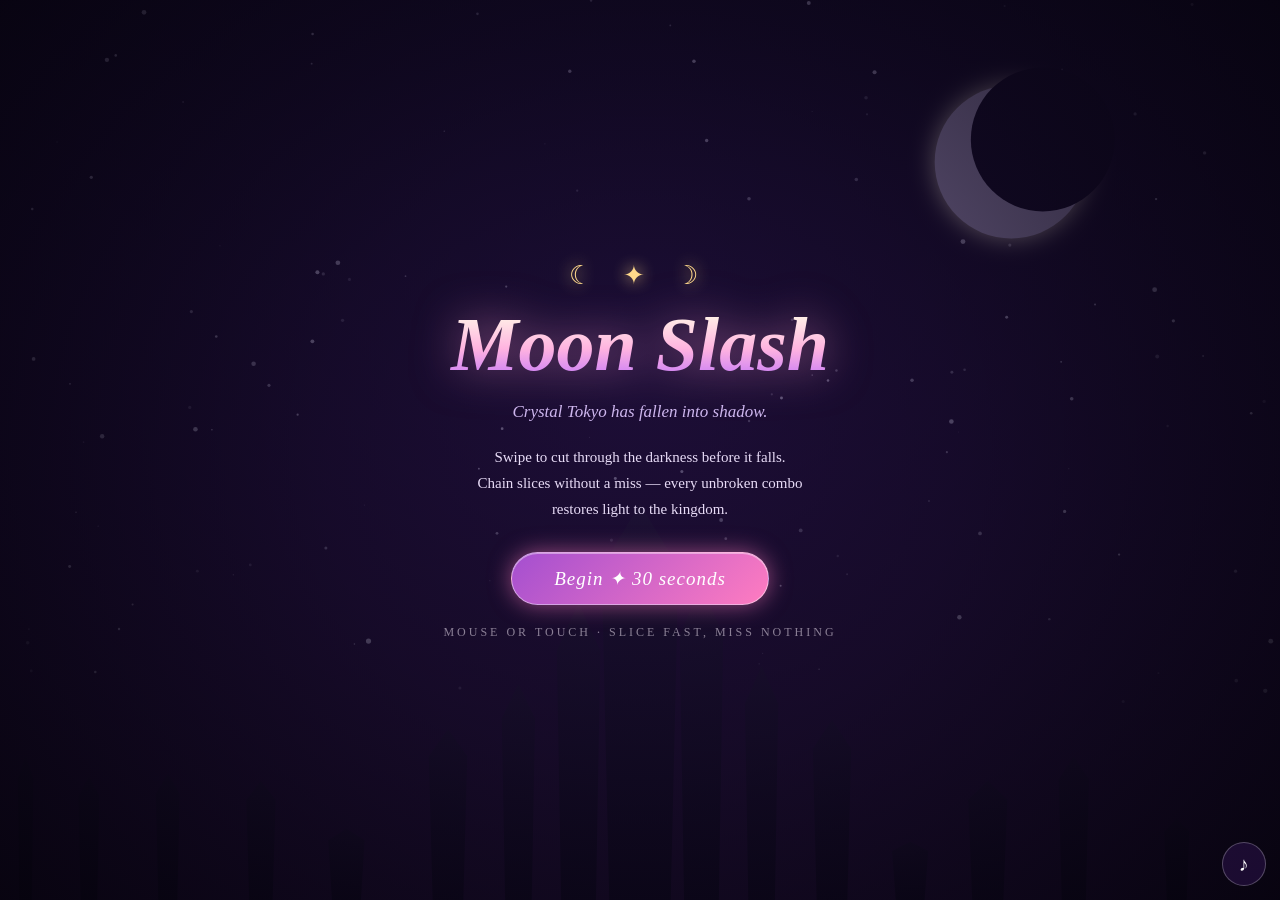
==== moon-slash/index.html @ f121b3c0 "Move Moon Slash to top-level moon-slash/ folder The game is a standalone static site deployed separa" ====
<!DOCTYPE html>
<html lang="en">
<head>
  <meta charset="UTF-8">
  <meta name="viewport" content="width=device-width, initial-scale=1.0, maximum-scale=1.0, user-scalable=no">
  <title>Moon Slash — Save Crystal Tokyo</title>
  <link rel="stylesheet" href="style.css">
  <link rel="icon" href="data:image/svg+xml,<svg xmlns='http://www.w3.org/2000/svg' viewBox='0 0 100 100'><text y='.9em' font-size='90'>🌙</text></svg>">
</head>
<body>
  <canvas id="game"></canvas>

  <div id="hud" class="hidden">
    <div id="light-bar"><div id="light-fill"></div><span id="light-moon">☾</span></div>
    <div id="hud-row">
      <div id="score-box"><span class="hud-label">score</span><span id="score">0</span></div>
      <div id="timer">30</div>
      <div id="combo-box"><span class="hud-label">combo</span><span id="combo">—</span></div>
    </div>
  </div>

  <div id="banner" class="hidden"><div id="banner-text"></div><div id="banner-sub"></div></div>

  <div id="menu" class="overlay">
    <div class="panel">
      <div class="crown">☾ ✦ ☽</div>
      <h1>Moon Slash</h1>
      <p class="tagline">Crystal Tokyo has fallen into shadow.</p>
      <p class="instructions">
        Swipe to cut through the darkness before it falls.<br>
        Chain slices without a miss — every unbroken combo<br>
        restores light to the kingdom.
      </p>
      <button id="start-btn">Begin ✦ 30 seconds</button>
      <p class="hint">mouse or touch · slice fast, miss nothing</p>
    </div>
  </div>

  <div id="end" class="overlay hidden">
    <div class="panel">
      <div class="crown">✦</div>
      <h2 id="rank-title"></h2>
      <p id="rank-flavor" class="tagline"></p>
      <div id="stats">
        <div class="stat"><span class="stat-num" id="stat-score">0</span><span class="stat-label">score</span></div>
        <div class="stat"><span class="stat-num" id="stat-combo">0</span><span class="stat-label">best combo</span></div>
        <div class="stat"><span class="stat-num" id="stat-light">0%</span><span class="stat-label">radiance</span></div>
        <div class="stat"><span class="stat-num" id="stat-sliced">0</span><span class="stat-label">shadows slain</span></div>
      </div>
      <button id="retry-btn">Slice again ☾</button>
    </div>
  </div>

  <button id="mute-btn" title="toggle sound">♪</button>

  <script src="game.js"></script>
</body>
</html>
---- moon-slash/style.css ----
* { margin: 0; padding: 0; box-sizing: border-box; }

html, body {
  width: 100%;
  height: 100%;
  overflow: hidden;
  background: #07040f;
  font-family: "Palatino Linotype", Palatino, "Book Antiqua", Georgia, serif;
  color: #fdf3ff;
  -webkit-user-select: none;
  user-select: none;
}

#game {
  position: fixed;
  inset: 0;
  display: block;
  touch-action: none;
  cursor: crosshair;
}

.hidden { display: none !important; }

/* ---------- HUD ---------- */

#hud {
  position: fixed;
  top: 0;
  left: 0;
  right: 0;
  pointer-events: none;
  z-index: 5;
}

#light-bar {
  position: relative;
  height: 7px;
  background: rgba(20, 8, 40, 0.75);
  box-shadow: 0 1px 8px rgba(0, 0, 0, 0.5);
}

#light-fill {
  height: 100%;
  width: 5%;
  background: linear-gradient(90deg, #b76bff, #ff9ad5 45%, #ffd98a 80%, #fffbe8);
  box-shadow: 0 0 12px #ffb3e0, 0 0 24px rgba(255, 217, 138, 0.7);
  transition: width 0.25s ease-out;
  border-radius: 0 4px 4px 0;
}

#light-moon {
  position: absolute;
  right: 10px;
  top: 8px;
  font-size: 18px;
  color: #ffe9b0;
  text-shadow: 0 0 10px #ffd98a;
}

#hud-row {
  display: flex;
  justify-content: space-between;
  align-items: flex-start;
  padding: 12px 20px 0;
}

.hud-label {
  display: block;
  font-size: 11px;
  letter-spacing: 3px;
  text-transform: uppercase;
  opacity: 0.65;
}

#score-box, #combo-box { min-width: 90px; }
#combo-box { text-align: right; }

#score, #combo {
  font-size: 30px;
  font-weight: bold;
  text-shadow: 0 0 14px rgba(255, 160, 220, 0.8);
}

#combo.hot {
  color: #ffd98a;
  text-shadow: 0 0 16px #ffb347, 0 0 30px rgba(255, 179, 71, 0.6);
}

#timer {
  font-size: 40px;
  font-weight: bold;
  letter-spacing: 2px;
  text-shadow: 0 0 18px rgba(190, 150, 255, 0.9);
}

#timer.urgent { color: #ff9ad5; animation: pulse 0.5s infinite alternate; }

@keyframes pulse {
  from { transform: scale(1); }
  to   { transform: scale(1.12); }
}

/* ---------- Milestone banner ---------- */

#banner {
  position: fixed;
  top: 26%;
  left: 0;
  right: 0;
  text-align: center;
  pointer-events: none;
  z-index: 6;
}

#banner-text {
  font-size: clamp(28px, 6vw, 58px);
  font-style: italic;
  color: #fff3fb;
  text-shadow: 0 0 18px #ff9ad5, 0 0 44px rgba(255, 154, 213, 0.75), 0 0 80px rgba(255, 217, 138, 0.5);
  letter-spacing: 2px;
}

#banner-sub {
  margin-top: 6px;
  font-size: clamp(13px, 2vw, 18px);
  letter-spacing: 5px;
  text-transform: uppercase;
  color: #ffd98a;
  text-shadow: 0 0 12px rgba(255, 217, 138, 0.8);
}

#banner.show { animation: banner-pop 1.7s ease-out forwards; }

@keyframes banner-pop {
  0%   { opacity: 0; transform: scale(0.6); }
  12%  { opacity: 1; transform: scale(1.06); }
  20%  { transform: scale(1); }
  75%  { opacity: 1; }
  100% { opacity: 0; transform: scale(1.04) translateY(-14px); }
}

/* ---------- Overlays (menu / end) ---------- */

.overlay {
  position: fixed;
  inset: 0;
  display: flex;
  align-items: center;
  justify-content: center;
  background: radial-gradient(ellipse at 50% 40%, rgba(30, 12, 60, 0.55), rgba(5, 2, 12, 0.88));
  z-index: 10;
}

.panel {
  text-align: center;
  padding: 40px 30px;
  max-width: 560px;
}

.crown {
  font-size: 26px;
  color: #ffd98a;
  text-shadow: 0 0 16px #ffd98a;
  margin-bottom: 10px;
  letter-spacing: 12px;
}

h1 {
  font-size: clamp(44px, 9vw, 76px);
  font-style: italic;
  font-weight: bold;
  background: linear-gradient(180deg, #fffbe8 10%, #ffb3e0 55%, #b76bff);
  -webkit-background-clip: text;
  background-clip: text;
  -webkit-text-fill-color: transparent;
  filter: drop-shadow(0 0 22px rgba(255, 154, 213, 0.55));
  margin-bottom: 14px;
}

h2 {
  font-size: clamp(30px, 6vw, 48px);
  font-style: italic;
  color: #fff3fb;
  text-shadow: 0 0 20px rgba(255, 154, 213, 0.8);
  margin-bottom: 8px;
}

.tagline {
  font-size: 17px;
  color: #cdb6ee;
  font-style: italic;
  margin-bottom: 22px;
}

.instructions {
  font-size: 15px;
  line-height: 1.75;
  color: #e8dcf7;
  margin-bottom: 30px;
}

button {
  font-family: inherit;
  font-size: 19px;
  font-style: italic;
  letter-spacing: 1px;
  color: #fff;
  background: linear-gradient(135deg, #a44fd0, #ff7cc0);
  border: 1px solid rgba(255, 255, 255, 0.45);
  border-radius: 40px;
  padding: 14px 42px;
  cursor: pointer;
  box-shadow: 0 0 22px rgba(255, 124, 192, 0.55), inset 0 1px 0 rgba(255, 255, 255, 0.4);
  transition: transform 0.15s, box-shadow 0.15s;
}

button:hover {
  transform: scale(1.06);
  box-shadow: 0 0 34px rgba(255, 124, 192, 0.85), inset 0 1px 0 rgba(255, 255, 255, 0.4);
}

.hint {
  margin-top: 20px;
  font-size: 12px;
  letter-spacing: 3px;
  text-transform: uppercase;
  opacity: 0.5;
}

/* ---------- End stats ---------- */

#stats {
  display: flex;
  justify-content: center;
  gap: 34px;
  margin: 26px 0 32px;
  flex-wrap: wrap;
}

.stat-num {
  display: block;
  font-size: 34px;
  font-weight: bold;
  color: #ffe9b0;
  text-shadow: 0 0 14px rgba(255, 217, 138, 0.75);
}

.stat-label {
  font-size: 11px;
  letter-spacing: 3px;
  text-transform: uppercase;
  opacity: 0.6;
}

/* ---------- Mute ---------- */

#mute-btn {
  position: fixed;
  bottom: 14px;
  right: 14px;
  z-index: 20;
  width: 44px;
  height: 44px;
  padding: 0;
  font-size: 20px;
  font-style: normal;
  border-radius: 50%;
  background: rgba(40, 18, 70, 0.6);
  border: 1px solid rgba(255, 255, 255, 0.25);
  box-shadow: none;
}

#mute-btn.muted { opacity: 0.4; }
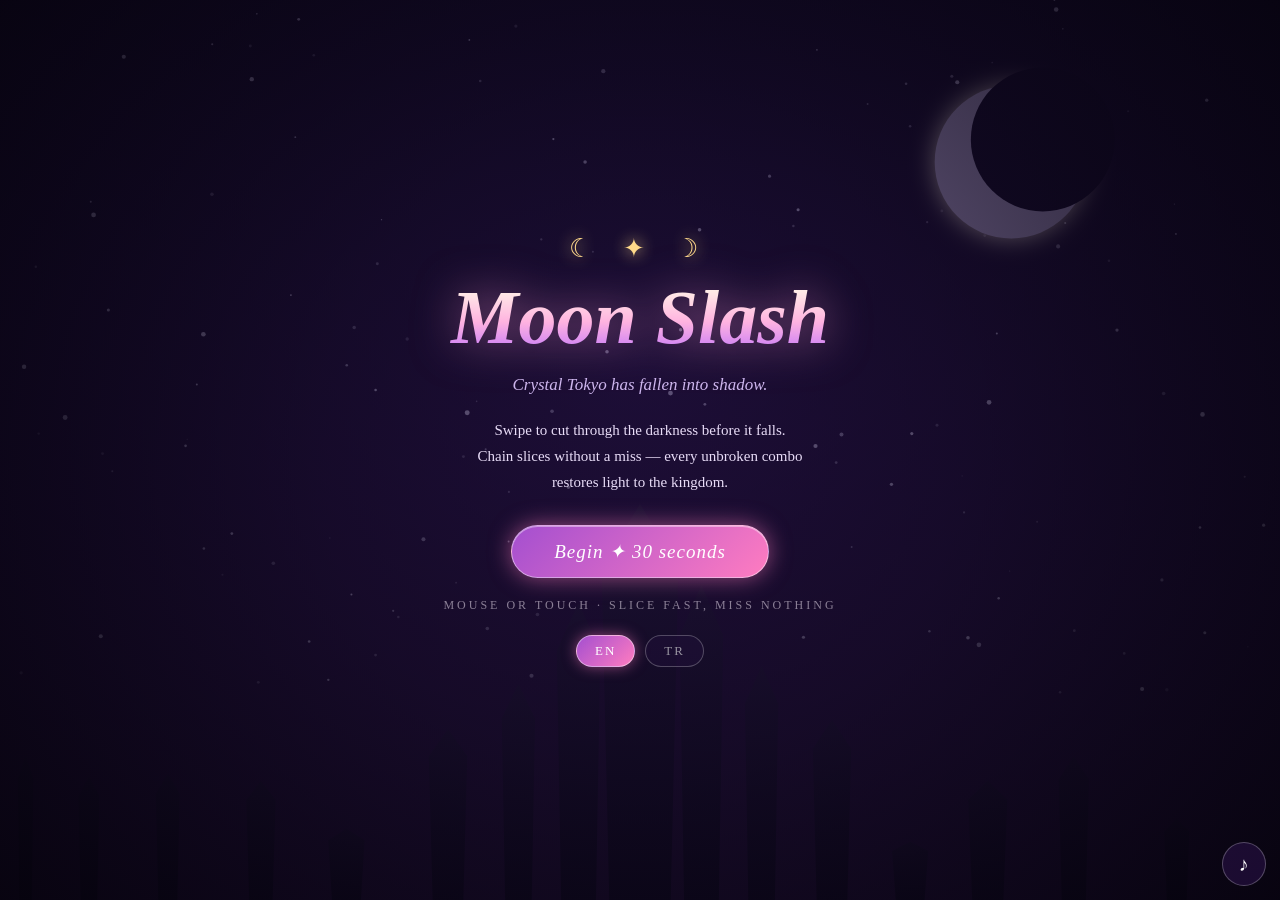
==== commit 9212a1f0: "Add Turkish language support to Moon Slash Introduce i18n.js with EN/TR string tables and an EN|TR t" ====
--- a/moon-slash/index.html
+++ b/moon-slash/index.html
@@ -13,9 +13,9 @@
   <div id="hud" class="hidden">
     <div id="light-bar"><div id="light-fill"></div><span id="light-moon">☾</span></div>
     <div id="hud-row">
-      <div id="score-box"><span class="hud-label">score</span><span id="score">0</span></div>
+      <div id="score-box"><span class="hud-label" data-i18n="scoreLabel">score</span><span id="score">0</span></div>
       <div id="timer">30</div>
-      <div id="combo-box"><span class="hud-label">combo</span><span id="combo">—</span></div>
+      <div id="combo-box"><span class="hud-label" data-i18n="comboLabel">combo</span><span id="combo">—</span></div>
     </div>
   </div>
 
@@ -25,14 +25,18 @@
     <div class="panel">
       <div class="crown">☾ ✦ ☽</div>
       <h1>Moon Slash</h1>
-      <p class="tagline">Crystal Tokyo has fallen into shadow.</p>
-      <p class="instructions">
+      <p class="tagline" data-i18n="tagline">Crystal Tokyo has fallen into shadow.</p>
+      <p class="instructions" data-i18n="instructions">
         Swipe to cut through the darkness before it falls.<br>
         Chain slices without a miss — every unbroken combo<br>
         restores light to the kingdom.
       </p>
-      <button id="start-btn">Begin ✦ 30 seconds</button>
-      <p class="hint">mouse or touch · slice fast, miss nothing</p>
+      <button id="start-btn" data-i18n="startBtn">Begin ✦ 30 seconds</button>
+      <p class="hint" data-i18n="hint">mouse or touch · slice fast, miss nothing</p>
+      <div class="lang-switch">
+        <button data-lang="en">EN</button>
+        <button data-lang="tr">TR</button>
+      </div>
     </div>
   </div>
 
@@ -42,17 +46,18 @@
       <h2 id="rank-title"></h2>
       <p id="rank-flavor" class="tagline"></p>
       <div id="stats">
-        <div class="stat"><span class="stat-num" id="stat-score">0</span><span class="stat-label">score</span></div>
-        <div class="stat"><span class="stat-num" id="stat-combo">0</span><span class="stat-label">best combo</span></div>
-        <div class="stat"><span class="stat-num" id="stat-light">0%</span><span class="stat-label">radiance</span></div>
-        <div class="stat"><span class="stat-num" id="stat-sliced">0</span><span class="stat-label">shadows slain</span></div>
+        <div class="stat"><span class="stat-num" id="stat-score">0</span><span class="stat-label" data-i18n="statScore">score</span></div>
+        <div class="stat"><span class="stat-num" id="stat-combo">0</span><span class="stat-label" data-i18n="statCombo">best combo</span></div>
+        <div class="stat"><span class="stat-num" id="stat-light">0%</span><span class="stat-label" data-i18n="statLight">radiance</span></div>
+        <div class="stat"><span class="stat-num" id="stat-sliced">0</span><span class="stat-label" data-i18n="statSliced">shadows slain</span></div>
       </div>
-      <button id="retry-btn">Slice again ☾</button>
+      <button id="retry-btn" data-i18n="retryBtn">Slice again ☾</button>
     </div>
   </div>
 
   <button id="mute-btn" title="toggle sound">♪</button>
 
+  <script src="i18n.js"></script>
   <script src="game.js"></script>
 </body>
 </html>
--- a/moon-slash/style.css
+++ b/moon-slash/style.css
@@ -250,6 +250,32 @@
   letter-spacing: 3px;
   text-transform: uppercase;
   opacity: 0.6;
+}
+
+/* ---------- Language switch ---------- */
+
+.lang-switch {
+  margin-top: 22px;
+  display: flex;
+  justify-content: center;
+  gap: 10px;
+}
+
+.lang-switch button {
+  font-size: 13px;
+  font-style: normal;
+  letter-spacing: 2px;
+  padding: 7px 18px;
+  border-radius: 20px;
+  background: rgba(40, 18, 70, 0.5);
+  box-shadow: none;
+  opacity: 0.55;
+}
+
+.lang-switch button.active {
+  opacity: 1;
+  background: linear-gradient(135deg, #a44fd0, #ff7cc0);
+  box-shadow: 0 0 14px rgba(255, 124, 192, 0.5);
 }
 
 /* ---------- Mute ---------- */
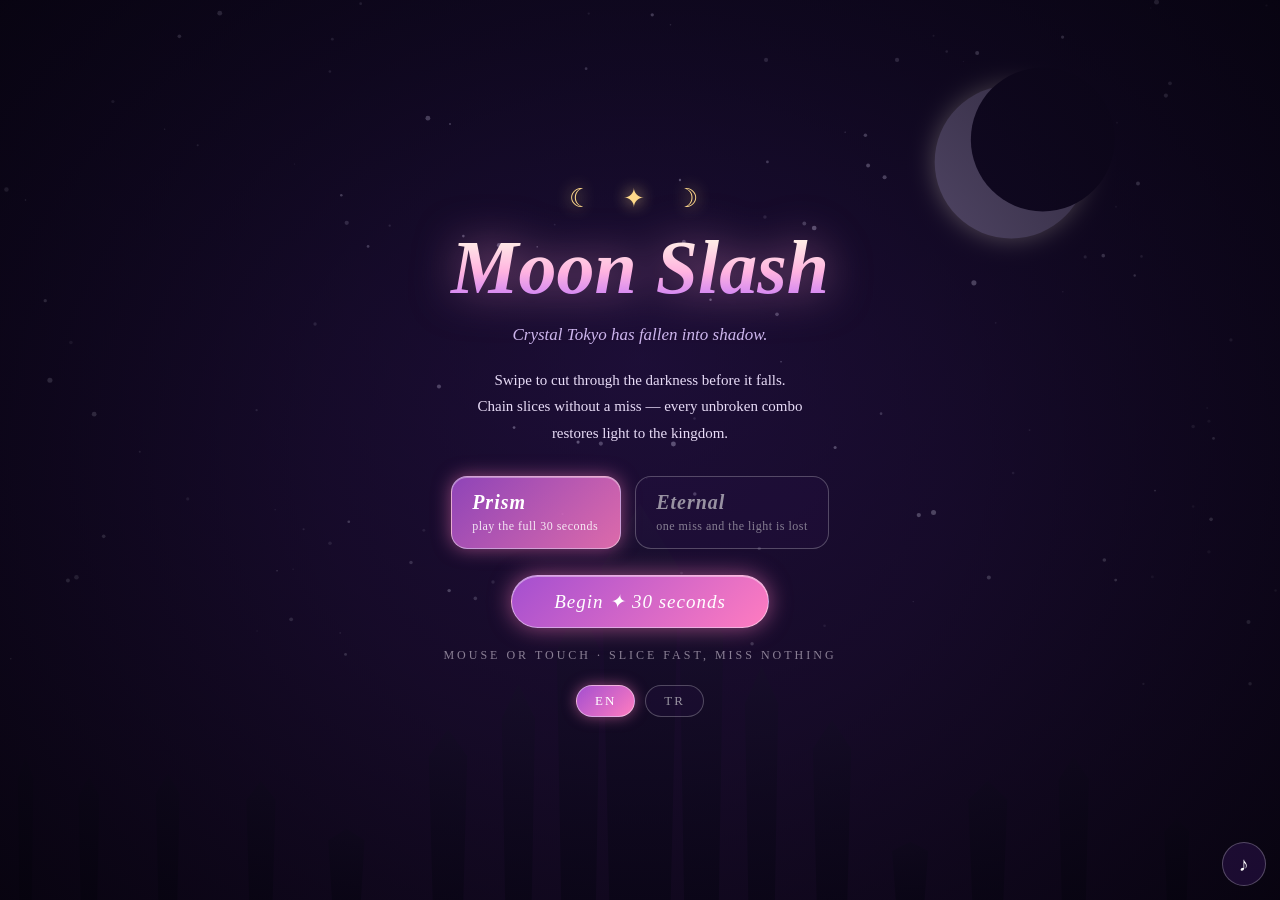
==== commit abde916d: "Add Eternal and Prism game modes to Moon Slash Prism (default) is the existing ruleset: misses break" ====
--- a/moon-slash/index.html
+++ b/moon-slash/index.html
@@ -31,6 +31,16 @@
         Chain slices without a miss — every unbroken combo<br>
         restores light to the kingdom.
       </p>
+      <div class="mode-switch">
+        <button class="mode-card" data-mode="prism">
+          <span class="mode-name">Prism</span>
+          <span class="mode-desc" data-i18n="modePrismDesc">play the full 30 seconds</span>
+        </button>
+        <button class="mode-card" data-mode="eternal">
+          <span class="mode-name">Eternal</span>
+          <span class="mode-desc" data-i18n="modeEternalDesc">one miss and the light is lost</span>
+        </button>
+      </div>
       <button id="start-btn" data-i18n="startBtn">Begin ✦ 30 seconds</button>
       <p class="hint" data-i18n="hint">mouse or touch · slice fast, miss nothing</p>
       <div class="lang-switch">
--- a/moon-slash/style.css
+++ b/moon-slash/style.css
@@ -225,6 +225,48 @@
   letter-spacing: 3px;
   text-transform: uppercase;
   opacity: 0.5;
+}
+
+/* ---------- Mode switch ---------- */
+
+.mode-switch {
+  display: flex;
+  justify-content: center;
+  gap: 14px;
+  margin-bottom: 26px;
+}
+
+.mode-card {
+  display: flex;
+  flex-direction: column;
+  gap: 5px;
+  min-width: 170px;
+  padding: 14px 20px;
+  border-radius: 16px;
+  background: rgba(40, 18, 70, 0.5);
+  box-shadow: none;
+  opacity: 0.55;
+}
+
+.mode-card:hover { transform: scale(1.03); }
+
+.mode-card.active {
+  opacity: 1;
+  background: linear-gradient(135deg, rgba(164, 79, 208, 0.85), rgba(255, 124, 192, 0.85));
+  box-shadow: 0 0 18px rgba(255, 124, 192, 0.5), inset 0 1px 0 rgba(255, 255, 255, 0.35);
+}
+
+.mode-name {
+  font-size: 20px;
+  font-weight: bold;
+  letter-spacing: 1px;
+}
+
+.mode-desc {
+  font-size: 12px;
+  font-style: normal;
+  letter-spacing: 0.5px;
+  opacity: 0.85;
 }
 
 /* ---------- End stats ---------- */
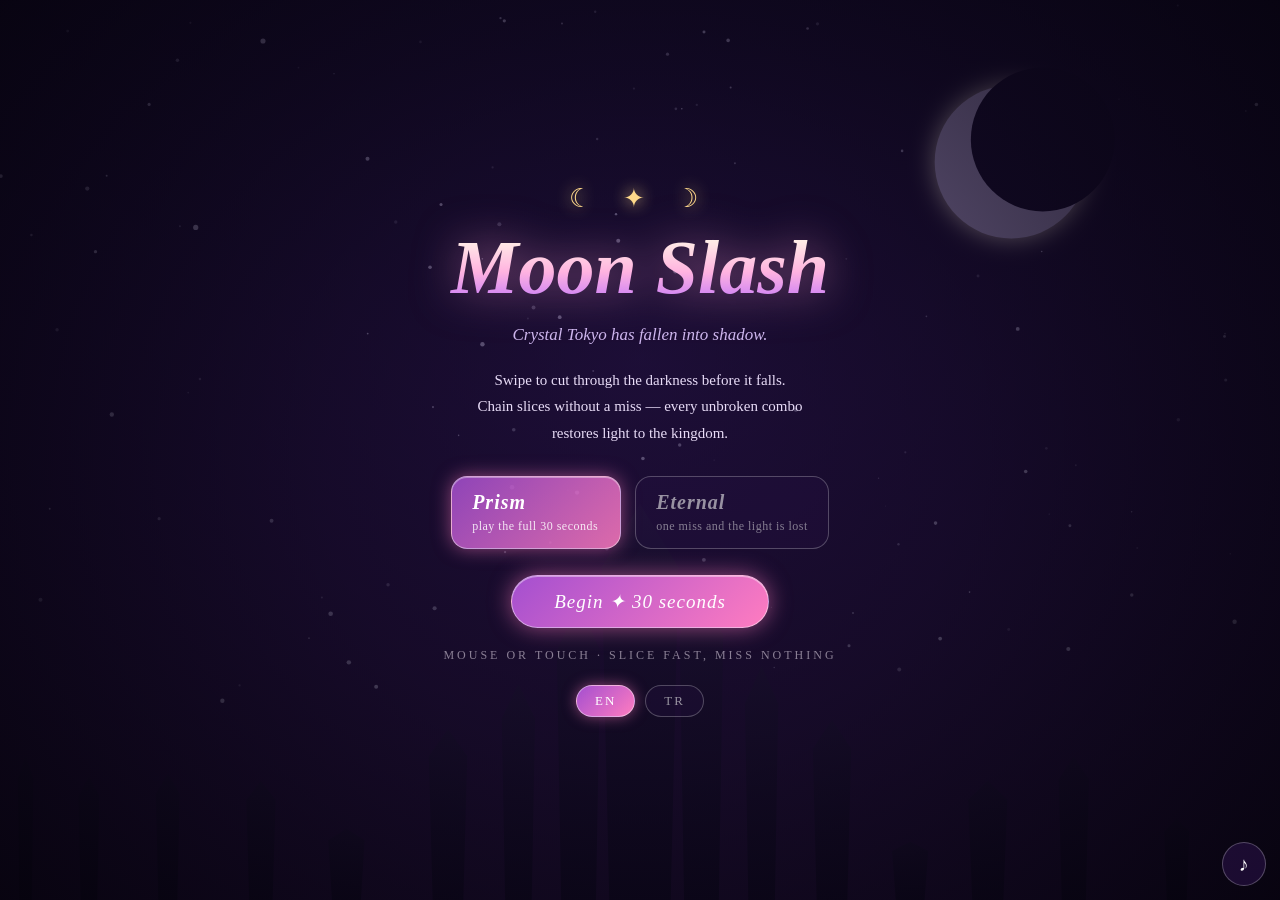
==== commit ebcab2a9: "Add per-mode leaderboards to Moon Slash Give Moon Slash a leaderboard mirroring the trivia service's" ====
--- a/moon-slash/index.html
+++ b/moon-slash/index.html
@@ -61,6 +61,26 @@
         <div class="stat"><span class="stat-num" id="stat-light">0%</span><span class="stat-label" data-i18n="statLight">radiance</span></div>
         <div class="stat"><span class="stat-num" id="stat-sliced">0</span><span class="stat-label" data-i18n="statSliced">shadows slain</span></div>
       </div>
+
+      <div id="board">
+        <h3 id="board-title" data-i18n="leaderboardTitle">Hall of Light</h3>
+        <div id="hs-entry" class="hidden">
+          <p id="hs-prompt" data-i18n="hsPrompt">You restored enough light to be remembered.</p>
+          <div id="hs-row">
+            <input id="hs-name" type="text" maxlength="24" data-i18n-placeholder="hsPlaceholder" placeholder="your name" />
+            <button id="hs-save" data-i18n="hsSave">Enshrine ✦</button>
+          </div>
+        </div>
+        <table id="leaderboard">
+          <thead><tr>
+            <th data-i18n="colRank">#</th>
+            <th data-i18n="colPlayer">Guardian</th>
+            <th data-i18n="colScore">Score</th>
+          </tr></thead>
+          <tbody id="leaderboard-body"></tbody>
+        </table>
+      </div>
+
       <button id="retry-btn" data-i18n="retryBtn">Slice again ☾</button>
     </div>
   </div>
@@ -68,6 +88,7 @@
   <button id="mute-btn" title="toggle sound">♪</button>
 
   <script src="i18n.js"></script>
+  <script src="leaderboard.js"></script>
   <script src="game.js"></script>
 </body>
 </html>
--- a/moon-slash/style.css
+++ b/moon-slash/style.css
@@ -318,6 +318,115 @@
   opacity: 1;
   background: linear-gradient(135deg, #a44fd0, #ff7cc0);
   box-shadow: 0 0 14px rgba(255, 124, 192, 0.5);
+}
+
+/* ---------- Leaderboard ---------- */
+
+#board {
+  margin: 6px auto 30px;
+  max-width: 420px;
+  text-align: left;
+}
+
+#board-title {
+  font-size: 14px;
+  font-style: normal;
+  letter-spacing: 4px;
+  text-transform: uppercase;
+  text-align: center;
+  color: #ffd98a;
+  text-shadow: 0 0 14px rgba(255, 217, 138, 0.55);
+  margin-bottom: 14px;
+}
+
+#hs-entry {
+  margin-bottom: 16px;
+  text-align: center;
+}
+
+#hs-prompt {
+  font-size: 13px;
+  font-style: italic;
+  color: #e8dcf7;
+  margin-bottom: 10px;
+}
+
+#hs-row {
+  display: flex;
+  justify-content: center;
+  gap: 10px;
+  flex-wrap: wrap;
+}
+
+#hs-name {
+  font-family: inherit;
+  font-size: 16px;
+  color: #fff;
+  background: rgba(20, 8, 40, 0.7);
+  border: 1px solid rgba(255, 255, 255, 0.35);
+  border-radius: 40px;
+  padding: 12px 20px;
+  min-width: 0;
+  flex: 1 1 180px;
+  outline: none;
+  transition: border-color 0.15s, box-shadow 0.15s;
+}
+
+#hs-name::placeholder { color: rgba(232, 220, 247, 0.45); }
+
+#hs-name:focus {
+  border-color: rgba(255, 124, 192, 0.9);
+  box-shadow: 0 0 16px rgba(255, 124, 192, 0.45);
+}
+
+#hs-save {
+  font-size: 16px;
+  padding: 12px 26px;
+  flex: 0 0 auto;
+}
+
+#leaderboard {
+  width: 100%;
+  border-collapse: collapse;
+  font-size: 15px;
+}
+
+#leaderboard th {
+  text-align: left;
+  padding: 6px 10px;
+  font-size: 11px;
+  letter-spacing: 2px;
+  text-transform: uppercase;
+  color: #cdb6ee;
+  opacity: 0.7;
+  border-bottom: 1px solid rgba(255, 255, 255, 0.14);
+}
+
+#leaderboard td {
+  padding: 8px 10px;
+  color: #f3e9ff;
+  border-bottom: 1px solid rgba(255, 255, 255, 0.06);
+}
+
+#leaderboard th:first-child,
+#leaderboard td:first-child { width: 2.5em; color: #ffd98a; }
+
+#leaderboard th:last-child,
+#leaderboard td:last-child { text-align: right; color: #ffe9b0; font-weight: bold; }
+
+#leaderboard tr:last-child td { border-bottom: none; }
+
+#leaderboard tr.you td {
+  color: #fff;
+  background: linear-gradient(90deg, rgba(164, 79, 208, 0.35), rgba(255, 124, 192, 0.35));
+  text-shadow: 0 0 10px rgba(255, 154, 213, 0.7);
+}
+
+#leaderboard td.board-empty {
+  text-align: center;
+  color: #cdb6ee;
+  font-style: italic;
+  opacity: 0.7;
 }
 
 /* ---------- Mute ---------- */
